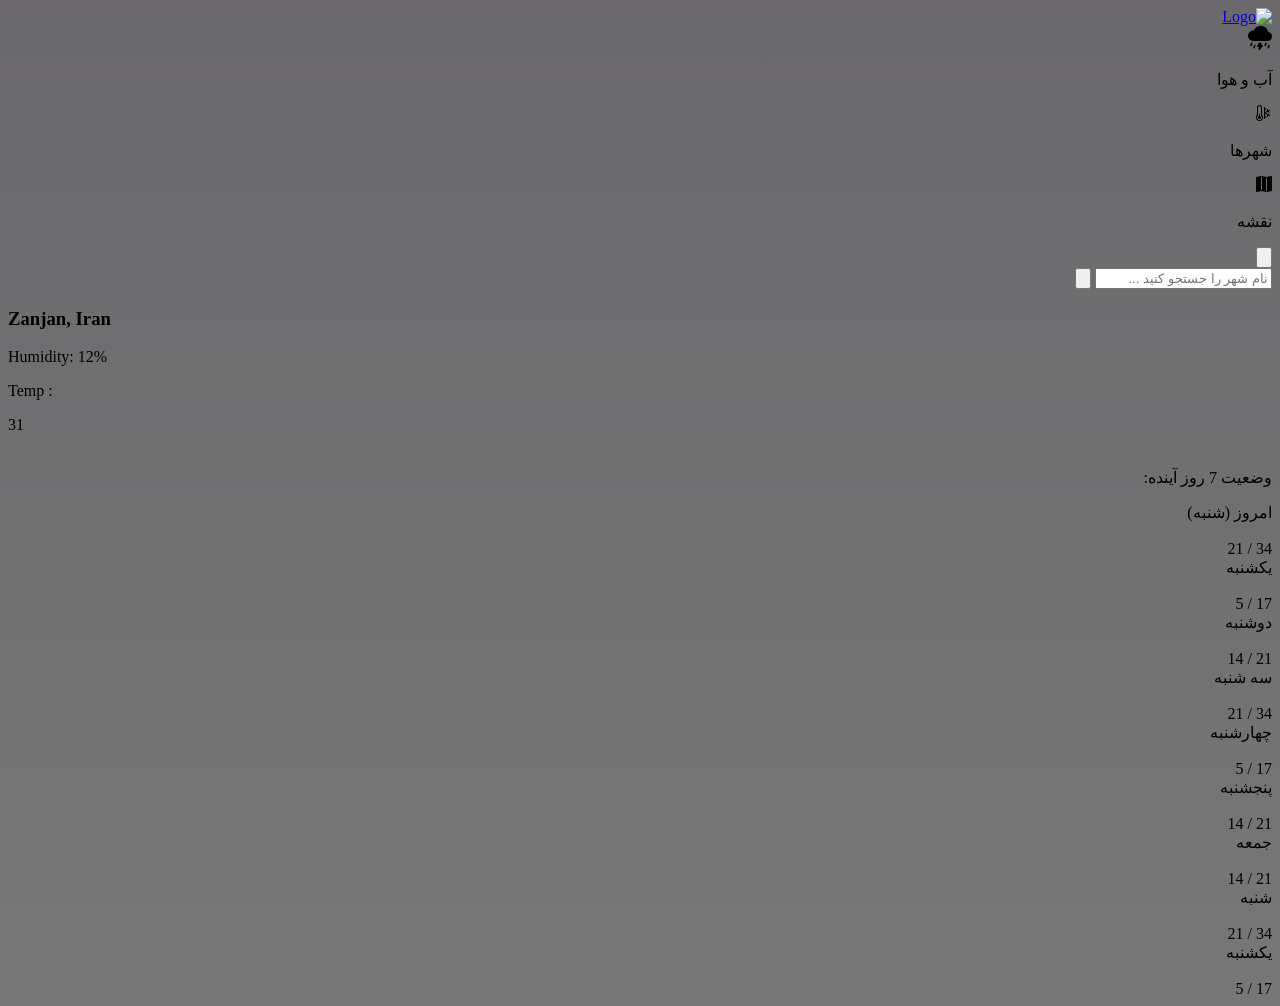
==== index.html @ 5d6d3ae6 "Add files via upload" ====
<!DOCTYPE html>
<html lang="fa-IR" dir="rtl">

<head>
  <meta charset="UTF-8" />
  <meta name="viewport" content="width=device-width, initial-scale=1.0" />
  <title>Weather App</title>
  <link rel="stylesheet" href="./public/css/styles.css" />
  <link href="https://fonts.googleapis.com/css?family=Poppins" rel="stylesheet" />
  <script src="app.js" defer></script>

</head>

<body style="
      background-image: linear-gradient(
          rgba(4, 1, 6, 0.593),
          rgba(0, 0, 0, 0.532)
        ),
        url(./public/images/bg.jpg);
    ">
  <aside
    class="min-w-[90px] w-[90px] h-[95vh!important] bg-zinc-400/10 border border-white/5 backdrop-blur-sm p-4 py-6 rounded-lg flex items-center justify-between flex-col">
    <div>
      <a href="#">
        <img src="./public/images/logo.png" alt="Logo" class="rotate-90" />
      </a>
    </div>
    <div class="space-y-6">
      <div class="flex items-center justify-center gap-1 flex-col">
        <span>
          <svg xmlns="http://www.w3.org/2000/svg" width="24" height="24" fill="currentColor"
            class="bi bi-cloud-lightning-rain-fill" viewBox="0 0 16 16">
            <path
              d="M2.658 11.026a.5.5 0 0 1 .316.632l-.5 1.5a.5.5 0 1 1-.948-.316l.5-1.5a.5.5 0 0 1 .632-.316m9.5 0a.5.5 0 0 1 .316.632l-.5 1.5a.5.5 0 0 1-.948-.316l.5-1.5a.5.5 0 0 1 .632-.316m-7.5 1.5a.5.5 0 0 1 .316.632l-.5 1.5a.5.5 0 1 1-.948-.316l.5-1.5a.5.5 0 0 1 .632-.316m9.5 0a.5.5 0 0 1 .316.632l-.5 1.5a.5.5 0 0 1-.948-.316l.5-1.5a.5.5 0 0 1 .632-.316m-7.105-1.25A.5.5 0 0 1 7.5 11h1a.5.5 0 0 1 .474.658l-.28.842H9.5a.5.5 0 0 1 .39.812l-2 2.5a.5.5 0 0 1-.875-.433L7.36 14H6.5a.5.5 0 0 1-.447-.724zm6.352-7.249a5.001 5.001 0 0 0-9.499-1.004A3.5 3.5 0 1 0 3.5 10H13a3 3 0 0 0 .405-5.973" />
          </svg>
        </span>
        <p>آب و هوا</p>
      </div>
      <div class="flex text-sm text-white/50 items-center justify-center gap-1 flex-col">
        <span>
          <svg xmlns="http://www.w3.org/2000/svg" width="16" height="16" fill="currentColor"
            class="bi bi-thermometer-snow" viewBox="0 0 16 16">
            <path d="M5 12.5a1.5 1.5 0 1 1-2-1.415V9.5a.5.5 0 0 1 1 0v1.585A1.5 1.5 0 0 1 5 12.5" />
            <path
              d="M1 2.5a2.5 2.5 0 0 1 5 0v7.55a3.5 3.5 0 1 1-5 0zM3.5 1A1.5 1.5 0 0 0 2 2.5v7.987l-.167.15a2.5 2.5 0 1 0 3.333 0L5 10.486V2.5A1.5 1.5 0 0 0 3.5 1m5 1a.5.5 0 0 1 .5.5v1.293l.646-.647a.5.5 0 0 1 .708.708L9 5.207v1.927l1.669-.963.495-1.85a.5.5 0 1 1 .966.26l-.237.882 1.12-.646a.5.5 0 0 1 .5.866l-1.12.646.884.237a.5.5 0 1 1-.26.966l-1.848-.495L9.5 8l1.669.963 1.849-.495a.5.5 0 1 1 .258.966l-.883.237 1.12.646a.5.5 0 0 1-.5.866l-1.12-.646.237.883a.5.5 0 1 1-.966.258L10.67 9.83 9 8.866v1.927l1.354 1.353a.5.5 0 0 1-.708.708L9 12.207V13.5a.5.5 0 0 1-1 0v-11a.5.5 0 0 1 .5-.5" />
          </svg>
        </span>
        <p>شهرها</p>
      </div>
      <div class="flex text-sm text-white/50 items-center justify-center gap-1 flex-col">
        <span>
          <svg xmlns="http://www.w3.org/2000/svg" width="16" height="16" fill="currentColor" class="bi bi-map-fill"
            viewBox="0 0 16 16">
            <path fill-rule="evenodd"
              d="M16 .5a.5.5 0 0 0-.598-.49L10.5.99 5.598.01a.5.5 0 0 0-.196 0l-5 1A.5.5 0 0 0 0 1.5v14a.5.5 0 0 0 .598.49l4.902-.98 4.902.98a.5.5 0 0 0 .196 0l5-1A.5.5 0 0 0 16 14.5zM5 14.09V1.11l.5-.1.5.1v12.98l-.402-.08a.5.5 0 0 0-.196 0zm5 .8V1.91l.402.08a.5.5 0 0 0 .196 0L11 1.91v12.98l-.5.1z" />
          </svg>
        </span>
        <p>نقشه</p>
      </div>
    </div>
    <div>
      <button>
        <svg xmlns="http://www.w3.org/2000/svg" fill="none" viewBox="0 0 24 24" stroke-width="1.5" stroke="currentColor"
          class="size-6">
          <path stroke-linecap="round" stroke-linejoin="round"
            d="M15.75 9V5.25A2.25 2.25 0 0 0 13.5 3h-6a2.25 2.25 0 0 0-2.25 2.25v13.5A2.25 2.25 0 0 0 7.5 21h6a2.25 2.25 0 0 0 2.25-2.25V15M12 9l-3 3m0 0 3 3m-3-3h12.75" />
        </svg>
      </button>
    </div>
  </aside>
  <main class="w-full">
    <div
      class="w-full focus-within:ring-4 bg-zinc-400/10 backdrop-blur-sm rounded-lg h-10 relative border border-white/5 ring-zinc-500/50 flex items-center justify-center duration-150">
      <input type="text" placeholder="نام شهر را جستجو کنید ..." class="city-input" />

      <button class="max-w-max absolute left-2 text-zinc-300" id="search-button">
        <svg xmlns="http://www.w3.org/2000/svg" fill="none" viewBox="0 0 24 24" stroke-width="1.5" stroke="currentColor"
          class="size-6">
          <path stroke-linecap="round" stroke-linejoin="round"
            d="m21 21-5.197-5.197m0 0A7.5 7.5 0 1 0 5.196 5.196a7.5 7.5 0 0 0 10.607 10.607Z" />
        </svg>
      </button>
    </div>
    <section dir="ltr" class="bg font-[Poppins] px-10 p-4 mt-6 items-center rounded-lg flex justify-between">
      <div class="min-h-[200px] flex justify-between flex-col h-full">
        <div>
          <h3 class="text-4xl city">Zanjan, Iran</h3>
          <p class="text-white/50 mt-2 humidity">Humidity: 12%</p>
        </div>
        <div>
          <p class="text-xs text-white/50 mb-2">Temp :</p>
          <div class="temp">31</div>
        </div>
      </div>
      <div class="w-1/3">
        <img src="./public/images/sun.png" class="" alt="" />
      </div>
    </section>
  </main>
  <section class="w-[660px] p-5 h-[88vh] mb-4 mt-auto bg">
    <div>
      <p class="text-white/50">وضعیت 7 روز آینده:</p>
    </div>
    <section
      class="mt-10 font-YekanBakh-Medium child:flex child:items-center child:justify-between child:h-16 divide-y divide-white/10 w-full">
      <article class="temp-card">
        <div class="temp-status-title">امروز (شنبه)</div>
        <div>
          <img src="./public/images/sunny.png" class="w-10" alt="" />
        </div>
        <div class="daily-temp-status">
          <span>34</span>
          /
          <span class="night-temp">21</span>
        </div>
      </article>
      <article class="temp-card">
        <div class="temp-status-title">یکشنبه</div>
        <div>
          <img src="./public/images/cloudy.png" class="w-10" alt="" />
        </div>
        <div class="daily-temp-status">
          <span>17</span>
          /
          <span class="night-temp">5</span>
        </div>
      </article>
      <article class="temp-card">
        <div class="temp-status-title">دوشنبه</div>
        <div>
          <img src="./public/images/cloudy.png" class="w-10" alt="" />
        </div>
        <div class="daily-temp-status">
          <span>21</span>
          /
          <span class="night-temp">14</span>
        </div>
      </article>
      <article class="temp-card">
        <div class="temp-status-title">سه شنبه</div>
        <div>
          <img src="./public/images/sunny.png" class="w-10" alt="" />
        </div>
        <div class="daily-temp-status">
          <span>34</span>
          /
          <span class="night-temp">21</span>
        </div>
      </article>
      <article class="temp-card">
        <div class="temp-status-title">چهارشنبه</div>
        <div>
          <img src="./public/images/cloudy.png" class="w-10" alt="" />
        </div>
        <div class="daily-temp-status">
          <span>17</span>
          /
          <span class="night-temp">5</span>
        </div>
      </article>
      <article class="temp-card">
        <div class="temp-status-title">پنجشنبه</div>
        <div>
          <img src="./public/images/cloudy.png" class="w-10" alt="" />
        </div>
        <div class="daily-temp-status">
          <span>21</span>
          /
          <span class="night-temp">14</span>
        </div>
      </article>
      <article class="temp-card">
        <div class="temp-status-title">جمعه</div>
        <div>
          <img src="./public/images/cloudy.png" class="w-10" alt="" />
        </div>
        <div class="daily-temp-status">
          <span>21</span>
          /
          <span class="night-temp">14</span>
        </div>
      </article>
      <article class="temp-card">
        <div class="temp-status-title">شنبه</div>
        <div>
          <img src="./public/images/sunny.png" class="w-10" alt="" />
        </div>
        <div class="daily-temp-status">
          <span>34</span>
          /
          <span class="night-temp">21</span>
        </div>
      </article>
      <article class="temp-card">
        <div class="temp-status-title">یکشنبه</div>
        <div>
          <img src="./public/images/cloudy.png" class="w-10" alt="" />
        </div>
        <div class="daily-temp-status">
          <span>17</span>
          /
          <span class="night-temp">5</span>
        </div>
      </article>
    </section>
  </section>
</body>

</html>
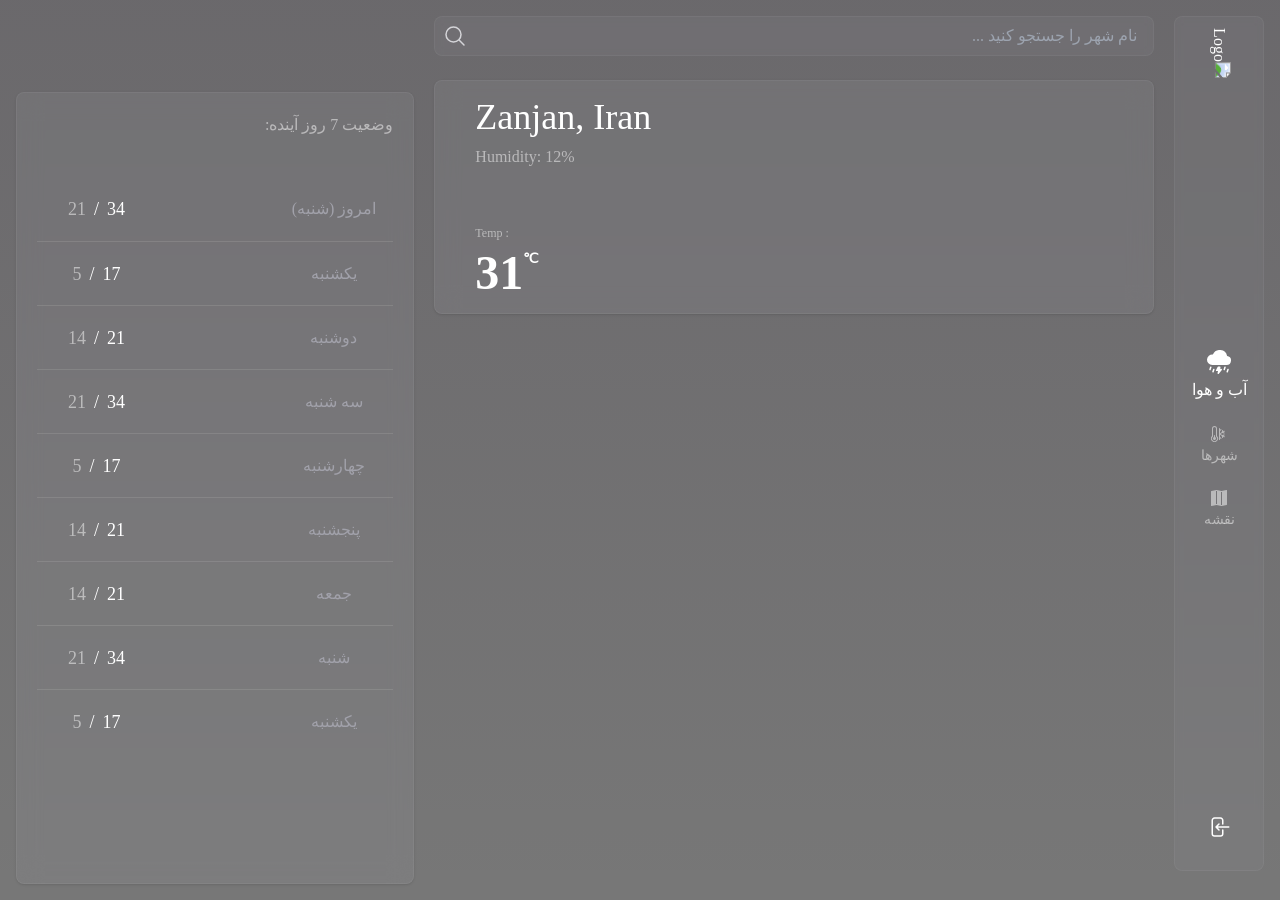
==== commit 0e56a88c: "Update index.html" ====
--- a/index.html
+++ b/index.html
@@ -5,7 +5,7 @@
   <meta charset="UTF-8" />
   <meta name="viewport" content="width=device-width, initial-scale=1.0" />
   <title>Weather App</title>
-  <link rel="stylesheet" href="./public/css/styles.css" />
+  <link rel="stylesheet" href="styles.css">
   <link href="https://fonts.googleapis.com/css?family=Poppins" rel="stylesheet" />
   <script src="app.js" defer></script>
 
@@ -206,4 +206,4 @@
   </section>
 </body>
 
-</html>+</html>
--- a/styles.css
+++ b/styles.css
@@ -0,0 +1,897 @@
+*, ::before, ::after {
+  --tw-border-spacing-x: 0;
+  --tw-border-spacing-y: 0;
+  --tw-translate-x: 0;
+  --tw-translate-y: 0;
+  --tw-rotate: 0;
+  --tw-skew-x: 0;
+  --tw-skew-y: 0;
+  --tw-scale-x: 1;
+  --tw-scale-y: 1;
+  --tw-pan-x:  ;
+  --tw-pan-y:  ;
+  --tw-pinch-zoom:  ;
+  --tw-scroll-snap-strictness: proximity;
+  --tw-gradient-from-position:  ;
+  --tw-gradient-via-position:  ;
+  --tw-gradient-to-position:  ;
+  --tw-ordinal:  ;
+  --tw-slashed-zero:  ;
+  --tw-numeric-figure:  ;
+  --tw-numeric-spacing:  ;
+  --tw-numeric-fraction:  ;
+  --tw-ring-inset:  ;
+  --tw-ring-offset-width: 0px;
+  --tw-ring-offset-color: #fff;
+  --tw-ring-color: rgb(59 130 246 / 0.5);
+  --tw-ring-offset-shadow: 0 0 #0000;
+  --tw-ring-shadow: 0 0 #0000;
+  --tw-shadow: 0 0 #0000;
+  --tw-shadow-colored: 0 0 #0000;
+  --tw-blur:  ;
+  --tw-brightness:  ;
+  --tw-contrast:  ;
+  --tw-grayscale:  ;
+  --tw-hue-rotate:  ;
+  --tw-invert:  ;
+  --tw-saturate:  ;
+  --tw-sepia:  ;
+  --tw-drop-shadow:  ;
+  --tw-backdrop-blur:  ;
+  --tw-backdrop-brightness:  ;
+  --tw-backdrop-contrast:  ;
+  --tw-backdrop-grayscale:  ;
+  --tw-backdrop-hue-rotate:  ;
+  --tw-backdrop-invert:  ;
+  --tw-backdrop-opacity:  ;
+  --tw-backdrop-saturate:  ;
+  --tw-backdrop-sepia:  ;
+  --tw-contain-size:  ;
+  --tw-contain-layout:  ;
+  --tw-contain-paint:  ;
+  --tw-contain-style:  ;
+}
+
+::backdrop {
+  --tw-border-spacing-x: 0;
+  --tw-border-spacing-y: 0;
+  --tw-translate-x: 0;
+  --tw-translate-y: 0;
+  --tw-rotate: 0;
+  --tw-skew-x: 0;
+  --tw-skew-y: 0;
+  --tw-scale-x: 1;
+  --tw-scale-y: 1;
+  --tw-pan-x:  ;
+  --tw-pan-y:  ;
+  --tw-pinch-zoom:  ;
+  --tw-scroll-snap-strictness: proximity;
+  --tw-gradient-from-position:  ;
+  --tw-gradient-via-position:  ;
+  --tw-gradient-to-position:  ;
+  --tw-ordinal:  ;
+  --tw-slashed-zero:  ;
+  --tw-numeric-figure:  ;
+  --tw-numeric-spacing:  ;
+  --tw-numeric-fraction:  ;
+  --tw-ring-inset:  ;
+  --tw-ring-offset-width: 0px;
+  --tw-ring-offset-color: #fff;
+  --tw-ring-color: rgb(59 130 246 / 0.5);
+  --tw-ring-offset-shadow: 0 0 #0000;
+  --tw-ring-shadow: 0 0 #0000;
+  --tw-shadow: 0 0 #0000;
+  --tw-shadow-colored: 0 0 #0000;
+  --tw-blur:  ;
+  --tw-brightness:  ;
+  --tw-contrast:  ;
+  --tw-grayscale:  ;
+  --tw-hue-rotate:  ;
+  --tw-invert:  ;
+  --tw-saturate:  ;
+  --tw-sepia:  ;
+  --tw-drop-shadow:  ;
+  --tw-backdrop-blur:  ;
+  --tw-backdrop-brightness:  ;
+  --tw-backdrop-contrast:  ;
+  --tw-backdrop-grayscale:  ;
+  --tw-backdrop-hue-rotate:  ;
+  --tw-backdrop-invert:  ;
+  --tw-backdrop-opacity:  ;
+  --tw-backdrop-saturate:  ;
+  --tw-backdrop-sepia:  ;
+  --tw-contain-size:  ;
+  --tw-contain-layout:  ;
+  --tw-contain-paint:  ;
+  --tw-contain-style:  ;
+}
+
+/*
+! tailwindcss v3.4.14 | MIT License | https://tailwindcss.com
+*/
+
+/*
+1. Prevent padding and border from affecting element width. (https://github.com/mozdevs/cssremedy/issues/4)
+2. Allow adding a border to an element by just adding a border-width. (https://github.com/tailwindcss/tailwindcss/pull/116)
+*/
+
+*,
+::before,
+::after {
+  box-sizing: border-box;
+  /* 1 */
+  border-width: 0;
+  /* 2 */
+  border-style: solid;
+  /* 2 */
+  border-color: #e5e7eb;
+  /* 2 */
+}
+
+::before,
+::after {
+  --tw-content: '';
+}
+
+/*
+1. Use a consistent sensible line-height in all browsers.
+2. Prevent adjustments of font size after orientation changes in iOS.
+3. Use a more readable tab size.
+4. Use the user's configured `sans` font-family by default.
+5. Use the user's configured `sans` font-feature-settings by default.
+6. Use the user's configured `sans` font-variation-settings by default.
+7. Disable tap highlights on iOS
+*/
+
+html,
+:host {
+  line-height: 1.5;
+  /* 1 */
+  -webkit-text-size-adjust: 100%;
+  /* 2 */
+  -moz-tab-size: 4;
+  /* 3 */
+  -o-tab-size: 4;
+     tab-size: 4;
+  /* 3 */
+  font-family: ui-sans-serif, system-ui, sans-serif, "Apple Color Emoji", "Segoe UI Emoji", "Segoe UI Symbol", "Noto Color Emoji";
+  /* 4 */
+  font-feature-settings: normal;
+  /* 5 */
+  font-variation-settings: normal;
+  /* 6 */
+  -webkit-tap-highlight-color: transparent;
+  /* 7 */
+}
+
+/*
+1. Remove the margin in all browsers.
+2. Inherit line-height from `html` so users can set them as a class directly on the `html` element.
+*/
+
+body {
+  margin: 0;
+  /* 1 */
+  line-height: inherit;
+  /* 2 */
+}
+
+/*
+1. Add the correct height in Firefox.
+2. Correct the inheritance of border color in Firefox. (https://bugzilla.mozilla.org/show_bug.cgi?id=190655)
+3. Ensure horizontal rules are visible by default.
+*/
+
+hr {
+  height: 0;
+  /* 1 */
+  color: inherit;
+  /* 2 */
+  border-top-width: 1px;
+  /* 3 */
+}
+
+/*
+Add the correct text decoration in Chrome, Edge, and Safari.
+*/
+
+abbr:where([title]) {
+  -webkit-text-decoration: underline dotted;
+          text-decoration: underline dotted;
+}
+
+/*
+Remove the default font size and weight for headings.
+*/
+
+h1,
+h2,
+h3,
+h4,
+h5,
+h6 {
+  font-size: inherit;
+  font-weight: inherit;
+}
+
+/*
+Reset links to optimize for opt-in styling instead of opt-out.
+*/
+
+a {
+  color: inherit;
+  text-decoration: inherit;
+}
+
+/*
+Add the correct font weight in Edge and Safari.
+*/
+
+b,
+strong {
+  font-weight: bolder;
+}
+
+/*
+1. Use the user's configured `mono` font-family by default.
+2. Use the user's configured `mono` font-feature-settings by default.
+3. Use the user's configured `mono` font-variation-settings by default.
+4. Correct the odd `em` font sizing in all browsers.
+*/
+
+code,
+kbd,
+samp,
+pre {
+  font-family: ui-monospace, SFMono-Regular, Menlo, Monaco, Consolas, "Liberation Mono", "Courier New", monospace;
+  /* 1 */
+  font-feature-settings: normal;
+  /* 2 */
+  font-variation-settings: normal;
+  /* 3 */
+  font-size: 1em;
+  /* 4 */
+}
+
+/*
+Add the correct font size in all browsers.
+*/
+
+small {
+  font-size: 80%;
+}
+
+/*
+Prevent `sub` and `sup` elements from affecting the line height in all browsers.
+*/
+
+sub,
+sup {
+  font-size: 75%;
+  line-height: 0;
+  position: relative;
+  vertical-align: baseline;
+}
+
+sub {
+  bottom: -0.25em;
+}
+
+sup {
+  top: -0.5em;
+}
+
+/*
+1. Remove text indentation from table contents in Chrome and Safari. (https://bugs.chromium.org/p/chromium/issues/detail?id=999088, https://bugs.webkit.org/show_bug.cgi?id=201297)
+2. Correct table border color inheritance in all Chrome and Safari. (https://bugs.chromium.org/p/chromium/issues/detail?id=935729, https://bugs.webkit.org/show_bug.cgi?id=195016)
+3. Remove gaps between table borders by default.
+*/
+
+table {
+  text-indent: 0;
+  /* 1 */
+  border-color: inherit;
+  /* 2 */
+  border-collapse: collapse;
+  /* 3 */
+}
+
+/*
+1. Change the font styles in all browsers.
+2. Remove the margin in Firefox and Safari.
+3. Remove default padding in all browsers.
+*/
+
+button,
+input,
+optgroup,
+select,
+textarea {
+  font-family: inherit;
+  /* 1 */
+  font-feature-settings: inherit;
+  /* 1 */
+  font-variation-settings: inherit;
+  /* 1 */
+  font-size: 100%;
+  /* 1 */
+  font-weight: inherit;
+  /* 1 */
+  line-height: inherit;
+  /* 1 */
+  letter-spacing: inherit;
+  /* 1 */
+  color: inherit;
+  /* 1 */
+  margin: 0;
+  /* 2 */
+  padding: 0;
+  /* 3 */
+}
+
+/*
+Remove the inheritance of text transform in Edge and Firefox.
+*/
+
+button,
+select {
+  text-transform: none;
+}
+
+/*
+1. Correct the inability to style clickable types in iOS and Safari.
+2. Remove default button styles.
+*/
+
+button,
+input:where([type='button']),
+input:where([type='reset']),
+input:where([type='submit']) {
+  -webkit-appearance: button;
+  /* 1 */
+  background-color: transparent;
+  /* 2 */
+  background-image: none;
+  /* 2 */
+}
+
+/*
+Use the modern Firefox focus style for all focusable elements.
+*/
+
+:-moz-focusring {
+  outline: auto;
+}
+
+/*
+Remove the additional `:invalid` styles in Firefox. (https://github.com/mozilla/gecko-dev/blob/2f9eacd9d3d995c937b4251a5557d95d494c9be1/layout/style/res/forms.css#L728-L737)
+*/
+
+:-moz-ui-invalid {
+  box-shadow: none;
+}
+
+/*
+Add the correct vertical alignment in Chrome and Firefox.
+*/
+
+progress {
+  vertical-align: baseline;
+}
+
+/*
+Correct the cursor style of increment and decrement buttons in Safari.
+*/
+
+::-webkit-inner-spin-button,
+::-webkit-outer-spin-button {
+  height: auto;
+}
+
+/*
+1. Correct the odd appearance in Chrome and Safari.
+2. Correct the outline style in Safari.
+*/
+
+[type='search'] {
+  -webkit-appearance: textfield;
+  /* 1 */
+  outline-offset: -2px;
+  /* 2 */
+}
+
+/*
+Remove the inner padding in Chrome and Safari on macOS.
+*/
+
+::-webkit-search-decoration {
+  -webkit-appearance: none;
+}
+
+/*
+1. Correct the inability to style clickable types in iOS and Safari.
+2. Change font properties to `inherit` in Safari.
+*/
+
+::-webkit-file-upload-button {
+  -webkit-appearance: button;
+  /* 1 */
+  font: inherit;
+  /* 2 */
+}
+
+/*
+Add the correct display in Chrome and Safari.
+*/
+
+summary {
+  display: list-item;
+}
+
+/*
+Removes the default spacing and border for appropriate elements.
+*/
+
+blockquote,
+dl,
+dd,
+h1,
+h2,
+h3,
+h4,
+h5,
+h6,
+hr,
+figure,
+p,
+pre {
+  margin: 0;
+}
+
+fieldset {
+  margin: 0;
+  padding: 0;
+}
+
+legend {
+  padding: 0;
+}
+
+ol,
+ul,
+menu {
+  list-style: none;
+  margin: 0;
+  padding: 0;
+}
+
+/*
+Reset default styling for dialogs.
+*/
+
+dialog {
+  padding: 0;
+}
+
+/*
+Prevent resizing textareas horizontally by default.
+*/
+
+textarea {
+  resize: vertical;
+}
+
+/*
+1. Reset the default placeholder opacity in Firefox. (https://github.com/tailwindlabs/tailwindcss/issues/3300)
+2. Set the default placeholder color to the user's configured gray 400 color.
+*/
+
+input::-moz-placeholder, textarea::-moz-placeholder {
+  opacity: 1;
+  /* 1 */
+  color: #9ca3af;
+  /* 2 */
+}
+
+input::placeholder,
+textarea::placeholder {
+  opacity: 1;
+  /* 1 */
+  color: #9ca3af;
+  /* 2 */
+}
+
+/*
+Set the default cursor for buttons.
+*/
+
+button,
+[role="button"] {
+  cursor: pointer;
+}
+
+/*
+Make sure disabled buttons don't get the pointer cursor.
+*/
+
+:disabled {
+  cursor: default;
+}
+
+/*
+1. Make replaced elements `display: block` by default. (https://github.com/mozdevs/cssremedy/issues/14)
+2. Add `vertical-align: middle` to align replaced elements more sensibly by default. (https://github.com/jensimmons/cssremedy/issues/14#issuecomment-634934210)
+   This can trigger a poorly considered lint error in some tools but is included by design.
+*/
+
+img,
+svg,
+video,
+canvas,
+audio,
+iframe,
+embed,
+object {
+  display: block;
+  /* 1 */
+  vertical-align: middle;
+  /* 2 */
+}
+
+/*
+Constrain images and videos to the parent width and preserve their intrinsic aspect ratio. (https://github.com/mozdevs/cssremedy/issues/14)
+*/
+
+img,
+video {
+  max-width: 100%;
+  height: auto;
+}
+
+/* Make elements with the HTML hidden attribute stay hidden by default */
+
+[hidden]:where(:not([hidden="until-found"])) {
+  display: none;
+}
+
+.absolute {
+  position: absolute;
+}
+
+.relative {
+  position: relative;
+}
+
+.left-2 {
+  left: 0.5rem;
+}
+
+.mb-2 {
+  margin-bottom: 0.5rem;
+}
+
+.mb-4 {
+  margin-bottom: 1rem;
+}
+
+.mt-10 {
+  margin-top: 2.5rem;
+}
+
+.mt-2 {
+  margin-top: 0.5rem;
+}
+
+.mt-6 {
+  margin-top: 1.5rem;
+}
+
+.mt-auto {
+  margin-top: auto;
+}
+
+.flex {
+  display: flex;
+}
+
+.size-6 {
+  width: 1.5rem;
+  height: 1.5rem;
+}
+
+.h-10 {
+  height: 2.5rem;
+}
+
+.h-\[88vh\] {
+  height: 88vh;
+}
+
+.h-\[95vh\!important\] {
+  height: 95vh !important;
+}
+
+.h-full {
+  height: 100%;
+}
+
+.min-h-\[200px\] {
+  min-height: 200px;
+}
+
+.w-1\/3 {
+  width: 33.333333%;
+}
+
+.w-10 {
+  width: 2.5rem;
+}
+
+.w-\[660px\] {
+  width: 660px;
+}
+
+.w-\[90px\] {
+  width: 90px;
+}
+
+.w-full {
+  width: 100%;
+}
+
+.min-w-\[90px\] {
+  min-width: 90px;
+}
+
+.max-w-max {
+  max-width: -moz-max-content;
+  max-width: max-content;
+}
+
+.rotate-90 {
+  --tw-rotate: 90deg;
+  transform: translate(var(--tw-translate-x), var(--tw-translate-y)) rotate(var(--tw-rotate)) skewX(var(--tw-skew-x)) skewY(var(--tw-skew-y)) scaleX(var(--tw-scale-x)) scaleY(var(--tw-scale-y));
+}
+
+.flex-col {
+  flex-direction: column;
+}
+
+.items-center {
+  align-items: center;
+}
+
+.justify-center {
+  justify-content: center;
+}
+
+.justify-between {
+  justify-content: space-between;
+}
+
+.gap-1 {
+  gap: 0.25rem;
+}
+
+.space-y-6 > :not([hidden]) ~ :not([hidden]) {
+  --tw-space-y-reverse: 0;
+  margin-top: calc(1.5rem * calc(1 - var(--tw-space-y-reverse)));
+  margin-bottom: calc(1.5rem * var(--tw-space-y-reverse));
+}
+
+.divide-y > :not([hidden]) ~ :not([hidden]) {
+  --tw-divide-y-reverse: 0;
+  border-top-width: calc(1px * calc(1 - var(--tw-divide-y-reverse)));
+  border-bottom-width: calc(1px * var(--tw-divide-y-reverse));
+}
+
+.divide-white\/10 > :not([hidden]) ~ :not([hidden]) {
+  border-color: rgb(255 255 255 / 0.1);
+}
+
+.rounded-lg {
+  border-radius: 0.5rem;
+}
+
+.border {
+  border-width: 1px;
+}
+
+.border-white\/5 {
+  border-color: rgb(255 255 255 / 0.05);
+}
+
+.bg-zinc-400\/10 {
+  background-color: rgb(161 161 170 / 0.1);
+}
+
+.p-4 {
+  padding: 1rem;
+}
+
+.p-5 {
+  padding: 1.25rem;
+}
+
+.px-10 {
+  padding-left: 2.5rem;
+  padding-right: 2.5rem;
+}
+
+.py-6 {
+  padding-top: 1.5rem;
+  padding-bottom: 1.5rem;
+}
+
+.font-YekanBakh-Medium {
+  font-family: YekanBakh-Medium;
+}
+
+.font-\[Poppins\] {
+  font-family: Poppins;
+}
+
+.text-4xl {
+  font-size: 2.25rem;
+  line-height: 2.5rem;
+}
+
+.text-sm {
+  font-size: 0.875rem;
+  line-height: 1.25rem;
+}
+
+.text-xs {
+  font-size: 0.75rem;
+  line-height: 1rem;
+}
+
+.text-white\/50 {
+  color: rgb(255 255 255 / 0.5);
+}
+
+.text-zinc-300 {
+  --tw-text-opacity: 1;
+  color: rgb(212 212 216 / var(--tw-text-opacity));
+}
+
+.ring-zinc-500\/50 {
+  --tw-ring-color: rgb(113 113 122 / 0.5);
+}
+
+.backdrop-blur-sm {
+  --tw-backdrop-blur: blur(4px);
+  -webkit-backdrop-filter: var(--tw-backdrop-blur) var(--tw-backdrop-brightness) var(--tw-backdrop-contrast) var(--tw-backdrop-grayscale) var(--tw-backdrop-hue-rotate) var(--tw-backdrop-invert) var(--tw-backdrop-opacity) var(--tw-backdrop-saturate) var(--tw-backdrop-sepia);
+  backdrop-filter: var(--tw-backdrop-blur) var(--tw-backdrop-brightness) var(--tw-backdrop-contrast) var(--tw-backdrop-grayscale) var(--tw-backdrop-hue-rotate) var(--tw-backdrop-invert) var(--tw-backdrop-opacity) var(--tw-backdrop-saturate) var(--tw-backdrop-sepia);
+}
+
+.duration-150 {
+  transition-duration: 150ms;
+}
+
+.focus-within\:ring-4:focus-within {
+  --tw-ring-offset-shadow: var(--tw-ring-inset) 0 0 0 var(--tw-ring-offset-width) var(--tw-ring-offset-color);
+  --tw-ring-shadow: var(--tw-ring-inset) 0 0 0 calc(4px + var(--tw-ring-offset-width)) var(--tw-ring-color);
+  box-shadow: var(--tw-ring-offset-shadow), var(--tw-ring-shadow), var(--tw-shadow, 0 0 #0000);
+}
+
+.child\:flex > * {
+  display: flex;
+}
+
+.child\:h-16 > * {
+  height: 4rem;
+}
+
+.child\:items-center > * {
+  align-items: center;
+}
+
+.child\:justify-between > * {
+  justify-content: space-between;
+}
+
+@font-face {
+  font-family: "YekanBakh-Regular";
+
+  src: url(../fonts/YekanBakh-Regular.ttf);
+}
+
+@font-face {
+  font-family: "YekanBakh-Medium";
+
+  src: url(../fonts/YekanBakh-Medium.ttf);
+}
+
+@font-face {
+  font-family: "YekanBakh-Boldt";
+
+  src: url(../fonts/YekanBakh-Boldt.ttf);
+}
+
+body {
+  display: flex;
+  min-height: 100vh;
+  width: 100%;
+  justify-content: space-between;
+  gap: 1.25rem;
+  background-size: cover;
+  background-position: center;
+  background-repeat: no-repeat;
+  padding-left: 1rem;
+  padding-right: 1rem;
+  padding-top: 1rem;
+  font-family: YekanBakh-Medium;
+  --tw-text-opacity: 1;
+  color: rgb(255 255 255 / var(--tw-text-opacity));
+}
+
+*[type="text"] {
+  position: absolute;
+  top: 0px;
+  right: 0px;
+  height: 100%;
+  width: 100%;
+  background-color: transparent;
+  padding-left: 1rem;
+  padding-right: 1rem;
+  outline: 2px solid transparent;
+  outline-offset: 2px;
+}
+
+.bg {
+  border-radius: 0.5rem;
+  border-width: 1px;
+  border-color: rgb(255 255 255 / 0.05);
+  background-color: rgb(161 161 170 / 0.15);
+  --tw-shadow: 0 1px 3px 0 rgb(0 0 0 / 0.1), 0 1px 2px -1px rgb(0 0 0 / 0.1);
+  --tw-shadow-colored: 0 1px 3px 0 var(--tw-shadow-color), 0 1px 2px -1px var(--tw-shadow-color);
+  box-shadow: var(--tw-ring-offset-shadow, 0 0 #0000), var(--tw-ring-shadow, 0 0 #0000), var(--tw-shadow);
+  --tw-backdrop-blur: blur(12px);
+  -webkit-backdrop-filter: var(--tw-backdrop-blur) var(--tw-backdrop-brightness) var(--tw-backdrop-contrast) var(--tw-backdrop-grayscale) var(--tw-backdrop-hue-rotate) var(--tw-backdrop-invert) var(--tw-backdrop-opacity) var(--tw-backdrop-saturate) var(--tw-backdrop-sepia);
+  backdrop-filter: var(--tw-backdrop-blur) var(--tw-backdrop-brightness) var(--tw-backdrop-contrast) var(--tw-backdrop-grayscale) var(--tw-backdrop-hue-rotate) var(--tw-backdrop-invert) var(--tw-backdrop-opacity) var(--tw-backdrop-saturate) var(--tw-backdrop-sepia);
+}
+
+.temp {
+  position: relative;
+  max-width: -moz-max-content;
+  max-width: max-content;
+  font-size: 3rem;
+  line-height: 1;
+  font-weight: 700;
+}
+
+.temp::before {
+  position: absolute;
+  top: 0px;
+  right: -1rem;
+  font-size: 0.875rem;
+  line-height: 1.25rem;
+  --tw-content: '\2103';
+  content: var(--tw-content);
+}
+
+.temp-card > * {
+  display: flex;
+  width: 100%;
+  align-items: center;
+  justify-content: center;
+  gap: 0.5rem;
+}
+
+.daily-temp-status {
+  display: flex;
+  align-items: center;
+  justify-content: center;
+  font-size: 1.125rem;
+  line-height: 1.75rem;
+}
+
+.temp-status-title {
+  --tw-text-opacity: 1;
+  color: rgb(161 161 170 / var(--tw-text-opacity));
+}
+
+.night-temp {
+  color: rgb(255 255 255 / 0.5);
+}
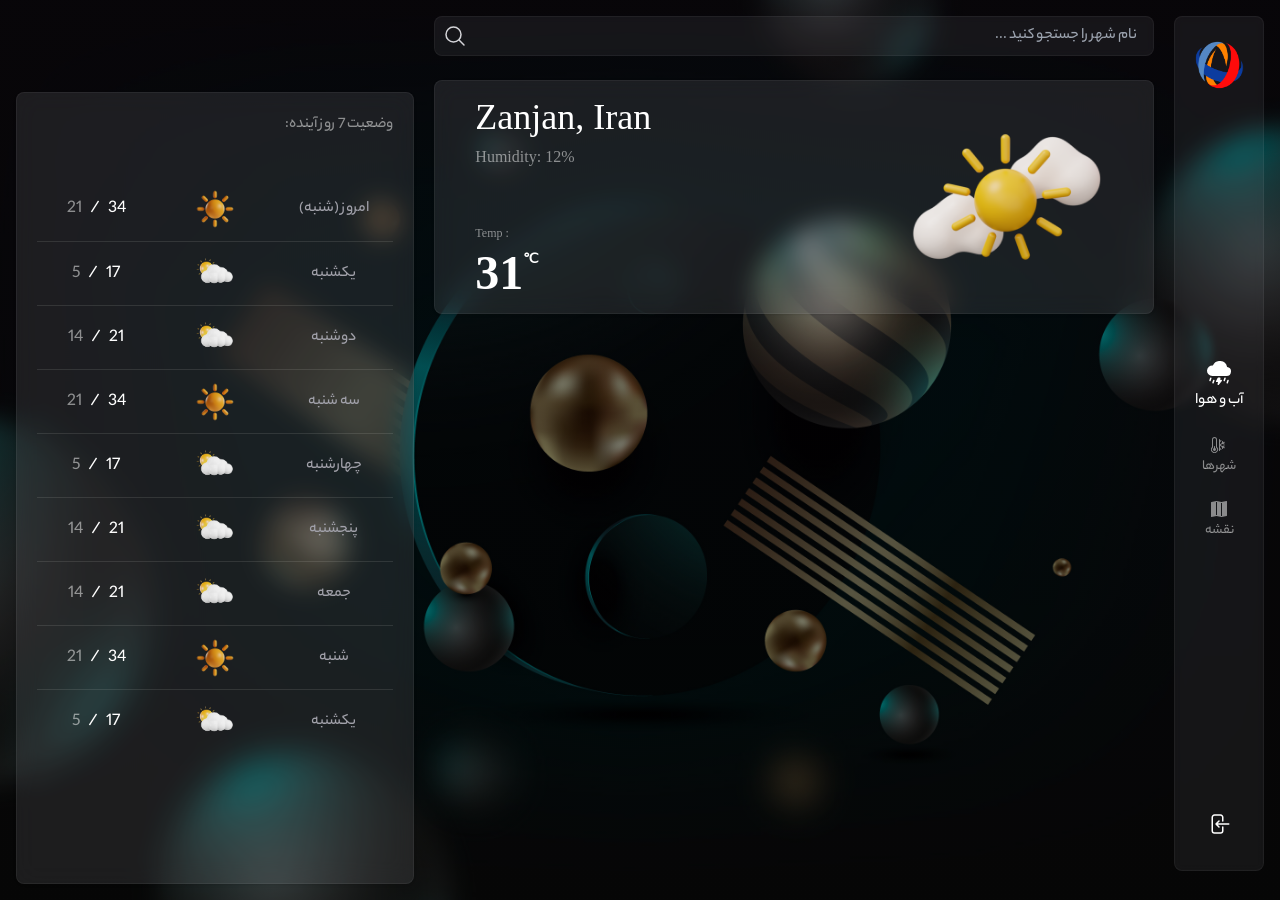
==== commit 81608c40: "Update index.html" ====
--- a/index.html
+++ b/index.html
@@ -5,9 +5,9 @@
   <meta charset="UTF-8" />
   <meta name="viewport" content="width=device-width, initial-scale=1.0" />
   <title>Weather App</title>
-  <link rel="stylesheet" href="styles.css">
+  <link rel="stylesheet" href="./public/css/styles.css" />
   <link href="https://fonts.googleapis.com/css?family=Poppins" rel="stylesheet" />
-  <script src="app.js" defer></script>
+  <script src="app2.js" defer></script>
 
 </head>
 
--- a/public/css/styles.css
+++ b/public/css/styles.css
@@ -0,0 +1,897 @@
+*, ::before, ::after {
+  --tw-border-spacing-x: 0;
+  --tw-border-spacing-y: 0;
+  --tw-translate-x: 0;
+  --tw-translate-y: 0;
+  --tw-rotate: 0;
+  --tw-skew-x: 0;
+  --tw-skew-y: 0;
+  --tw-scale-x: 1;
+  --tw-scale-y: 1;
+  --tw-pan-x:  ;
+  --tw-pan-y:  ;
+  --tw-pinch-zoom:  ;
+  --tw-scroll-snap-strictness: proximity;
+  --tw-gradient-from-position:  ;
+  --tw-gradient-via-position:  ;
+  --tw-gradient-to-position:  ;
+  --tw-ordinal:  ;
+  --tw-slashed-zero:  ;
+  --tw-numeric-figure:  ;
+  --tw-numeric-spacing:  ;
+  --tw-numeric-fraction:  ;
+  --tw-ring-inset:  ;
+  --tw-ring-offset-width: 0px;
+  --tw-ring-offset-color: #fff;
+  --tw-ring-color: rgb(59 130 246 / 0.5);
+  --tw-ring-offset-shadow: 0 0 #0000;
+  --tw-ring-shadow: 0 0 #0000;
+  --tw-shadow: 0 0 #0000;
+  --tw-shadow-colored: 0 0 #0000;
+  --tw-blur:  ;
+  --tw-brightness:  ;
+  --tw-contrast:  ;
+  --tw-grayscale:  ;
+  --tw-hue-rotate:  ;
+  --tw-invert:  ;
+  --tw-saturate:  ;
+  --tw-sepia:  ;
+  --tw-drop-shadow:  ;
+  --tw-backdrop-blur:  ;
+  --tw-backdrop-brightness:  ;
+  --tw-backdrop-contrast:  ;
+  --tw-backdrop-grayscale:  ;
+  --tw-backdrop-hue-rotate:  ;
+  --tw-backdrop-invert:  ;
+  --tw-backdrop-opacity:  ;
+  --tw-backdrop-saturate:  ;
+  --tw-backdrop-sepia:  ;
+  --tw-contain-size:  ;
+  --tw-contain-layout:  ;
+  --tw-contain-paint:  ;
+  --tw-contain-style:  ;
+}
+
+::backdrop {
+  --tw-border-spacing-x: 0;
+  --tw-border-spacing-y: 0;
+  --tw-translate-x: 0;
+  --tw-translate-y: 0;
+  --tw-rotate: 0;
+  --tw-skew-x: 0;
+  --tw-skew-y: 0;
+  --tw-scale-x: 1;
+  --tw-scale-y: 1;
+  --tw-pan-x:  ;
+  --tw-pan-y:  ;
+  --tw-pinch-zoom:  ;
+  --tw-scroll-snap-strictness: proximity;
+  --tw-gradient-from-position:  ;
+  --tw-gradient-via-position:  ;
+  --tw-gradient-to-position:  ;
+  --tw-ordinal:  ;
+  --tw-slashed-zero:  ;
+  --tw-numeric-figure:  ;
+  --tw-numeric-spacing:  ;
+  --tw-numeric-fraction:  ;
+  --tw-ring-inset:  ;
+  --tw-ring-offset-width: 0px;
+  --tw-ring-offset-color: #fff;
+  --tw-ring-color: rgb(59 130 246 / 0.5);
+  --tw-ring-offset-shadow: 0 0 #0000;
+  --tw-ring-shadow: 0 0 #0000;
+  --tw-shadow: 0 0 #0000;
+  --tw-shadow-colored: 0 0 #0000;
+  --tw-blur:  ;
+  --tw-brightness:  ;
+  --tw-contrast:  ;
+  --tw-grayscale:  ;
+  --tw-hue-rotate:  ;
+  --tw-invert:  ;
+  --tw-saturate:  ;
+  --tw-sepia:  ;
+  --tw-drop-shadow:  ;
+  --tw-backdrop-blur:  ;
+  --tw-backdrop-brightness:  ;
+  --tw-backdrop-contrast:  ;
+  --tw-backdrop-grayscale:  ;
+  --tw-backdrop-hue-rotate:  ;
+  --tw-backdrop-invert:  ;
+  --tw-backdrop-opacity:  ;
+  --tw-backdrop-saturate:  ;
+  --tw-backdrop-sepia:  ;
+  --tw-contain-size:  ;
+  --tw-contain-layout:  ;
+  --tw-contain-paint:  ;
+  --tw-contain-style:  ;
+}
+
+/*
+! tailwindcss v3.4.14 | MIT License | https://tailwindcss.com
+*/
+
+/*
+1. Prevent padding and border from affecting element width. (https://github.com/mozdevs/cssremedy/issues/4)
+2. Allow adding a border to an element by just adding a border-width. (https://github.com/tailwindcss/tailwindcss/pull/116)
+*/
+
+*,
+::before,
+::after {
+  box-sizing: border-box;
+  /* 1 */
+  border-width: 0;
+  /* 2 */
+  border-style: solid;
+  /* 2 */
+  border-color: #e5e7eb;
+  /* 2 */
+}
+
+::before,
+::after {
+  --tw-content: '';
+}
+
+/*
+1. Use a consistent sensible line-height in all browsers.
+2. Prevent adjustments of font size after orientation changes in iOS.
+3. Use a more readable tab size.
+4. Use the user's configured `sans` font-family by default.
+5. Use the user's configured `sans` font-feature-settings by default.
+6. Use the user's configured `sans` font-variation-settings by default.
+7. Disable tap highlights on iOS
+*/
+
+html,
+:host {
+  line-height: 1.5;
+  /* 1 */
+  -webkit-text-size-adjust: 100%;
+  /* 2 */
+  -moz-tab-size: 4;
+  /* 3 */
+  -o-tab-size: 4;
+     tab-size: 4;
+  /* 3 */
+  font-family: ui-sans-serif, system-ui, sans-serif, "Apple Color Emoji", "Segoe UI Emoji", "Segoe UI Symbol", "Noto Color Emoji";
+  /* 4 */
+  font-feature-settings: normal;
+  /* 5 */
+  font-variation-settings: normal;
+  /* 6 */
+  -webkit-tap-highlight-color: transparent;
+  /* 7 */
+}
+
+/*
+1. Remove the margin in all browsers.
+2. Inherit line-height from `html` so users can set them as a class directly on the `html` element.
+*/
+
+body {
+  margin: 0;
+  /* 1 */
+  line-height: inherit;
+  /* 2 */
+}
+
+/*
+1. Add the correct height in Firefox.
+2. Correct the inheritance of border color in Firefox. (https://bugzilla.mozilla.org/show_bug.cgi?id=190655)
+3. Ensure horizontal rules are visible by default.
+*/
+
+hr {
+  height: 0;
+  /* 1 */
+  color: inherit;
+  /* 2 */
+  border-top-width: 1px;
+  /* 3 */
+}
+
+/*
+Add the correct text decoration in Chrome, Edge, and Safari.
+*/
+
+abbr:where([title]) {
+  -webkit-text-decoration: underline dotted;
+          text-decoration: underline dotted;
+}
+
+/*
+Remove the default font size and weight for headings.
+*/
+
+h1,
+h2,
+h3,
+h4,
+h5,
+h6 {
+  font-size: inherit;
+  font-weight: inherit;
+}
+
+/*
+Reset links to optimize for opt-in styling instead of opt-out.
+*/
+
+a {
+  color: inherit;
+  text-decoration: inherit;
+}
+
+/*
+Add the correct font weight in Edge and Safari.
+*/
+
+b,
+strong {
+  font-weight: bolder;
+}
+
+/*
+1. Use the user's configured `mono` font-family by default.
+2. Use the user's configured `mono` font-feature-settings by default.
+3. Use the user's configured `mono` font-variation-settings by default.
+4. Correct the odd `em` font sizing in all browsers.
+*/
+
+code,
+kbd,
+samp,
+pre {
+  font-family: ui-monospace, SFMono-Regular, Menlo, Monaco, Consolas, "Liberation Mono", "Courier New", monospace;
+  /* 1 */
+  font-feature-settings: normal;
+  /* 2 */
+  font-variation-settings: normal;
+  /* 3 */
+  font-size: 1em;
+  /* 4 */
+}
+
+/*
+Add the correct font size in all browsers.
+*/
+
+small {
+  font-size: 80%;
+}
+
+/*
+Prevent `sub` and `sup` elements from affecting the line height in all browsers.
+*/
+
+sub,
+sup {
+  font-size: 75%;
+  line-height: 0;
+  position: relative;
+  vertical-align: baseline;
+}
+
+sub {
+  bottom: -0.25em;
+}
+
+sup {
+  top: -0.5em;
+}
+
+/*
+1. Remove text indentation from table contents in Chrome and Safari. (https://bugs.chromium.org/p/chromium/issues/detail?id=999088, https://bugs.webkit.org/show_bug.cgi?id=201297)
+2. Correct table border color inheritance in all Chrome and Safari. (https://bugs.chromium.org/p/chromium/issues/detail?id=935729, https://bugs.webkit.org/show_bug.cgi?id=195016)
+3. Remove gaps between table borders by default.
+*/
+
+table {
+  text-indent: 0;
+  /* 1 */
+  border-color: inherit;
+  /* 2 */
+  border-collapse: collapse;
+  /* 3 */
+}
+
+/*
+1. Change the font styles in all browsers.
+2. Remove the margin in Firefox and Safari.
+3. Remove default padding in all browsers.
+*/
+
+button,
+input,
+optgroup,
+select,
+textarea {
+  font-family: inherit;
+  /* 1 */
+  font-feature-settings: inherit;
+  /* 1 */
+  font-variation-settings: inherit;
+  /* 1 */
+  font-size: 100%;
+  /* 1 */
+  font-weight: inherit;
+  /* 1 */
+  line-height: inherit;
+  /* 1 */
+  letter-spacing: inherit;
+  /* 1 */
+  color: inherit;
+  /* 1 */
+  margin: 0;
+  /* 2 */
+  padding: 0;
+  /* 3 */
+}
+
+/*
+Remove the inheritance of text transform in Edge and Firefox.
+*/
+
+button,
+select {
+  text-transform: none;
+}
+
+/*
+1. Correct the inability to style clickable types in iOS and Safari.
+2. Remove default button styles.
+*/
+
+button,
+input:where([type='button']),
+input:where([type='reset']),
+input:where([type='submit']) {
+  -webkit-appearance: button;
+  /* 1 */
+  background-color: transparent;
+  /* 2 */
+  background-image: none;
+  /* 2 */
+}
+
+/*
+Use the modern Firefox focus style for all focusable elements.
+*/
+
+:-moz-focusring {
+  outline: auto;
+}
+
+/*
+Remove the additional `:invalid` styles in Firefox. (https://github.com/mozilla/gecko-dev/blob/2f9eacd9d3d995c937b4251a5557d95d494c9be1/layout/style/res/forms.css#L728-L737)
+*/
+
+:-moz-ui-invalid {
+  box-shadow: none;
+}
+
+/*
+Add the correct vertical alignment in Chrome and Firefox.
+*/
+
+progress {
+  vertical-align: baseline;
+}
+
+/*
+Correct the cursor style of increment and decrement buttons in Safari.
+*/
+
+::-webkit-inner-spin-button,
+::-webkit-outer-spin-button {
+  height: auto;
+}
+
+/*
+1. Correct the odd appearance in Chrome and Safari.
+2. Correct the outline style in Safari.
+*/
+
+[type='search'] {
+  -webkit-appearance: textfield;
+  /* 1 */
+  outline-offset: -2px;
+  /* 2 */
+}
+
+/*
+Remove the inner padding in Chrome and Safari on macOS.
+*/
+
+::-webkit-search-decoration {
+  -webkit-appearance: none;
+}
+
+/*
+1. Correct the inability to style clickable types in iOS and Safari.
+2. Change font properties to `inherit` in Safari.
+*/
+
+::-webkit-file-upload-button {
+  -webkit-appearance: button;
+  /* 1 */
+  font: inherit;
+  /* 2 */
+}
+
+/*
+Add the correct display in Chrome and Safari.
+*/
+
+summary {
+  display: list-item;
+}
+
+/*
+Removes the default spacing and border for appropriate elements.
+*/
+
+blockquote,
+dl,
+dd,
+h1,
+h2,
+h3,
+h4,
+h5,
+h6,
+hr,
+figure,
+p,
+pre {
+  margin: 0;
+}
+
+fieldset {
+  margin: 0;
+  padding: 0;
+}
+
+legend {
+  padding: 0;
+}
+
+ol,
+ul,
+menu {
+  list-style: none;
+  margin: 0;
+  padding: 0;
+}
+
+/*
+Reset default styling for dialogs.
+*/
+
+dialog {
+  padding: 0;
+}
+
+/*
+Prevent resizing textareas horizontally by default.
+*/
+
+textarea {
+  resize: vertical;
+}
+
+/*
+1. Reset the default placeholder opacity in Firefox. (https://github.com/tailwindlabs/tailwindcss/issues/3300)
+2. Set the default placeholder color to the user's configured gray 400 color.
+*/
+
+input::-moz-placeholder, textarea::-moz-placeholder {
+  opacity: 1;
+  /* 1 */
+  color: #9ca3af;
+  /* 2 */
+}
+
+input::placeholder,
+textarea::placeholder {
+  opacity: 1;
+  /* 1 */
+  color: #9ca3af;
+  /* 2 */
+}
+
+/*
+Set the default cursor for buttons.
+*/
+
+button,
+[role="button"] {
+  cursor: pointer;
+}
+
+/*
+Make sure disabled buttons don't get the pointer cursor.
+*/
+
+:disabled {
+  cursor: default;
+}
+
+/*
+1. Make replaced elements `display: block` by default. (https://github.com/mozdevs/cssremedy/issues/14)
+2. Add `vertical-align: middle` to align replaced elements more sensibly by default. (https://github.com/jensimmons/cssremedy/issues/14#issuecomment-634934210)
+   This can trigger a poorly considered lint error in some tools but is included by design.
+*/
+
+img,
+svg,
+video,
+canvas,
+audio,
+iframe,
+embed,
+object {
+  display: block;
+  /* 1 */
+  vertical-align: middle;
+  /* 2 */
+}
+
+/*
+Constrain images and videos to the parent width and preserve their intrinsic aspect ratio. (https://github.com/mozdevs/cssremedy/issues/14)
+*/
+
+img,
+video {
+  max-width: 100%;
+  height: auto;
+}
+
+/* Make elements with the HTML hidden attribute stay hidden by default */
+
+[hidden]:where(:not([hidden="until-found"])) {
+  display: none;
+}
+
+.absolute {
+  position: absolute;
+}
+
+.relative {
+  position: relative;
+}
+
+.left-2 {
+  left: 0.5rem;
+}
+
+.mb-2 {
+  margin-bottom: 0.5rem;
+}
+
+.mb-4 {
+  margin-bottom: 1rem;
+}
+
+.mt-10 {
+  margin-top: 2.5rem;
+}
+
+.mt-2 {
+  margin-top: 0.5rem;
+}
+
+.mt-6 {
+  margin-top: 1.5rem;
+}
+
+.mt-auto {
+  margin-top: auto;
+}
+
+.flex {
+  display: flex;
+}
+
+.size-6 {
+  width: 1.5rem;
+  height: 1.5rem;
+}
+
+.h-10 {
+  height: 2.5rem;
+}
+
+.h-\[88vh\] {
+  height: 88vh;
+}
+
+.h-\[95vh\!important\] {
+  height: 95vh !important;
+}
+
+.h-full {
+  height: 100%;
+}
+
+.min-h-\[200px\] {
+  min-height: 200px;
+}
+
+.w-1\/3 {
+  width: 33.333333%;
+}
+
+.w-10 {
+  width: 2.5rem;
+}
+
+.w-\[660px\] {
+  width: 660px;
+}
+
+.w-\[90px\] {
+  width: 90px;
+}
+
+.w-full {
+  width: 100%;
+}
+
+.min-w-\[90px\] {
+  min-width: 90px;
+}
+
+.max-w-max {
+  max-width: -moz-max-content;
+  max-width: max-content;
+}
+
+.rotate-90 {
+  --tw-rotate: 90deg;
+  transform: translate(var(--tw-translate-x), var(--tw-translate-y)) rotate(var(--tw-rotate)) skewX(var(--tw-skew-x)) skewY(var(--tw-skew-y)) scaleX(var(--tw-scale-x)) scaleY(var(--tw-scale-y));
+}
+
+.flex-col {
+  flex-direction: column;
+}
+
+.items-center {
+  align-items: center;
+}
+
+.justify-center {
+  justify-content: center;
+}
+
+.justify-between {
+  justify-content: space-between;
+}
+
+.gap-1 {
+  gap: 0.25rem;
+}
+
+.space-y-6 > :not([hidden]) ~ :not([hidden]) {
+  --tw-space-y-reverse: 0;
+  margin-top: calc(1.5rem * calc(1 - var(--tw-space-y-reverse)));
+  margin-bottom: calc(1.5rem * var(--tw-space-y-reverse));
+}
+
+.divide-y > :not([hidden]) ~ :not([hidden]) {
+  --tw-divide-y-reverse: 0;
+  border-top-width: calc(1px * calc(1 - var(--tw-divide-y-reverse)));
+  border-bottom-width: calc(1px * var(--tw-divide-y-reverse));
+}
+
+.divide-white\/10 > :not([hidden]) ~ :not([hidden]) {
+  border-color: rgb(255 255 255 / 0.1);
+}
+
+.rounded-lg {
+  border-radius: 0.5rem;
+}
+
+.border {
+  border-width: 1px;
+}
+
+.border-white\/5 {
+  border-color: rgb(255 255 255 / 0.05);
+}
+
+.bg-zinc-400\/10 {
+  background-color: rgb(161 161 170 / 0.1);
+}
+
+.p-4 {
+  padding: 1rem;
+}
+
+.p-5 {
+  padding: 1.25rem;
+}
+
+.px-10 {
+  padding-left: 2.5rem;
+  padding-right: 2.5rem;
+}
+
+.py-6 {
+  padding-top: 1.5rem;
+  padding-bottom: 1.5rem;
+}
+
+.font-YekanBakh-Medium {
+  font-family: YekanBakh-Medium;
+}
+
+.font-\[Poppins\] {
+  font-family: Poppins;
+}
+
+.text-4xl {
+  font-size: 2.25rem;
+  line-height: 2.5rem;
+}
+
+.text-sm {
+  font-size: 0.875rem;
+  line-height: 1.25rem;
+}
+
+.text-xs {
+  font-size: 0.75rem;
+  line-height: 1rem;
+}
+
+.text-white\/50 {
+  color: rgb(255 255 255 / 0.5);
+}
+
+.text-zinc-300 {
+  --tw-text-opacity: 1;
+  color: rgb(212 212 216 / var(--tw-text-opacity));
+}
+
+.ring-zinc-500\/50 {
+  --tw-ring-color: rgb(113 113 122 / 0.5);
+}
+
+.backdrop-blur-sm {
+  --tw-backdrop-blur: blur(4px);
+  -webkit-backdrop-filter: var(--tw-backdrop-blur) var(--tw-backdrop-brightness) var(--tw-backdrop-contrast) var(--tw-backdrop-grayscale) var(--tw-backdrop-hue-rotate) var(--tw-backdrop-invert) var(--tw-backdrop-opacity) var(--tw-backdrop-saturate) var(--tw-backdrop-sepia);
+  backdrop-filter: var(--tw-backdrop-blur) var(--tw-backdrop-brightness) var(--tw-backdrop-contrast) var(--tw-backdrop-grayscale) var(--tw-backdrop-hue-rotate) var(--tw-backdrop-invert) var(--tw-backdrop-opacity) var(--tw-backdrop-saturate) var(--tw-backdrop-sepia);
+}
+
+.duration-150 {
+  transition-duration: 150ms;
+}
+
+.focus-within\:ring-4:focus-within {
+  --tw-ring-offset-shadow: var(--tw-ring-inset) 0 0 0 var(--tw-ring-offset-width) var(--tw-ring-offset-color);
+  --tw-ring-shadow: var(--tw-ring-inset) 0 0 0 calc(4px + var(--tw-ring-offset-width)) var(--tw-ring-color);
+  box-shadow: var(--tw-ring-offset-shadow), var(--tw-ring-shadow), var(--tw-shadow, 0 0 #0000);
+}
+
+.child\:flex > * {
+  display: flex;
+}
+
+.child\:h-16 > * {
+  height: 4rem;
+}
+
+.child\:items-center > * {
+  align-items: center;
+}
+
+.child\:justify-between > * {
+  justify-content: space-between;
+}
+
+@font-face {
+  font-family: "YekanBakh-Regular";
+
+  src: url(../fonts/YekanBakh-Regular.ttf);
+}
+
+@font-face {
+  font-family: "YekanBakh-Medium";
+
+  src: url(../fonts/YekanBakh-Medium.ttf);
+}
+
+@font-face {
+  font-family: "YekanBakh-Boldt";
+
+  src: url(../fonts/YekanBakh-Boldt.ttf);
+}
+
+body {
+  display: flex;
+  min-height: 100vh;
+  width: 100%;
+  justify-content: space-between;
+  gap: 1.25rem;
+  background-size: cover;
+  background-position: center;
+  background-repeat: no-repeat;
+  padding-left: 1rem;
+  padding-right: 1rem;
+  padding-top: 1rem;
+  font-family: YekanBakh-Medium;
+  --tw-text-opacity: 1;
+  color: rgb(255 255 255 / var(--tw-text-opacity));
+}
+
+*[type="text"] {
+  position: absolute;
+  top: 0px;
+  right: 0px;
+  height: 100%;
+  width: 100%;
+  background-color: transparent;
+  padding-left: 1rem;
+  padding-right: 1rem;
+  outline: 2px solid transparent;
+  outline-offset: 2px;
+}
+
+.bg {
+  border-radius: 0.5rem;
+  border-width: 1px;
+  border-color: rgb(255 255 255 / 0.05);
+  background-color: rgb(161 161 170 / 0.15);
+  --tw-shadow: 0 1px 3px 0 rgb(0 0 0 / 0.1), 0 1px 2px -1px rgb(0 0 0 / 0.1);
+  --tw-shadow-colored: 0 1px 3px 0 var(--tw-shadow-color), 0 1px 2px -1px var(--tw-shadow-color);
+  box-shadow: var(--tw-ring-offset-shadow, 0 0 #0000), var(--tw-ring-shadow, 0 0 #0000), var(--tw-shadow);
+  --tw-backdrop-blur: blur(12px);
+  -webkit-backdrop-filter: var(--tw-backdrop-blur) var(--tw-backdrop-brightness) var(--tw-backdrop-contrast) var(--tw-backdrop-grayscale) var(--tw-backdrop-hue-rotate) var(--tw-backdrop-invert) var(--tw-backdrop-opacity) var(--tw-backdrop-saturate) var(--tw-backdrop-sepia);
+  backdrop-filter: var(--tw-backdrop-blur) var(--tw-backdrop-brightness) var(--tw-backdrop-contrast) var(--tw-backdrop-grayscale) var(--tw-backdrop-hue-rotate) var(--tw-backdrop-invert) var(--tw-backdrop-opacity) var(--tw-backdrop-saturate) var(--tw-backdrop-sepia);
+}
+
+.temp {
+  position: relative;
+  max-width: -moz-max-content;
+  max-width: max-content;
+  font-size: 3rem;
+  line-height: 1;
+  font-weight: 700;
+}
+
+.temp::before {
+  position: absolute;
+  top: 0px;
+  right: -1rem;
+  font-size: 0.875rem;
+  line-height: 1.25rem;
+  --tw-content: '\2103';
+  content: var(--tw-content);
+}
+
+.temp-card > * {
+  display: flex;
+  width: 100%;
+  align-items: center;
+  justify-content: center;
+  gap: 0.5rem;
+}
+
+.daily-temp-status {
+  display: flex;
+  align-items: center;
+  justify-content: center;
+  font-size: 1.125rem;
+  line-height: 1.75rem;
+}
+
+.temp-status-title {
+  --tw-text-opacity: 1;
+  color: rgb(161 161 170 / var(--tw-text-opacity));
+}
+
+.night-temp {
+  color: rgb(255 255 255 / 0.5);
+}
